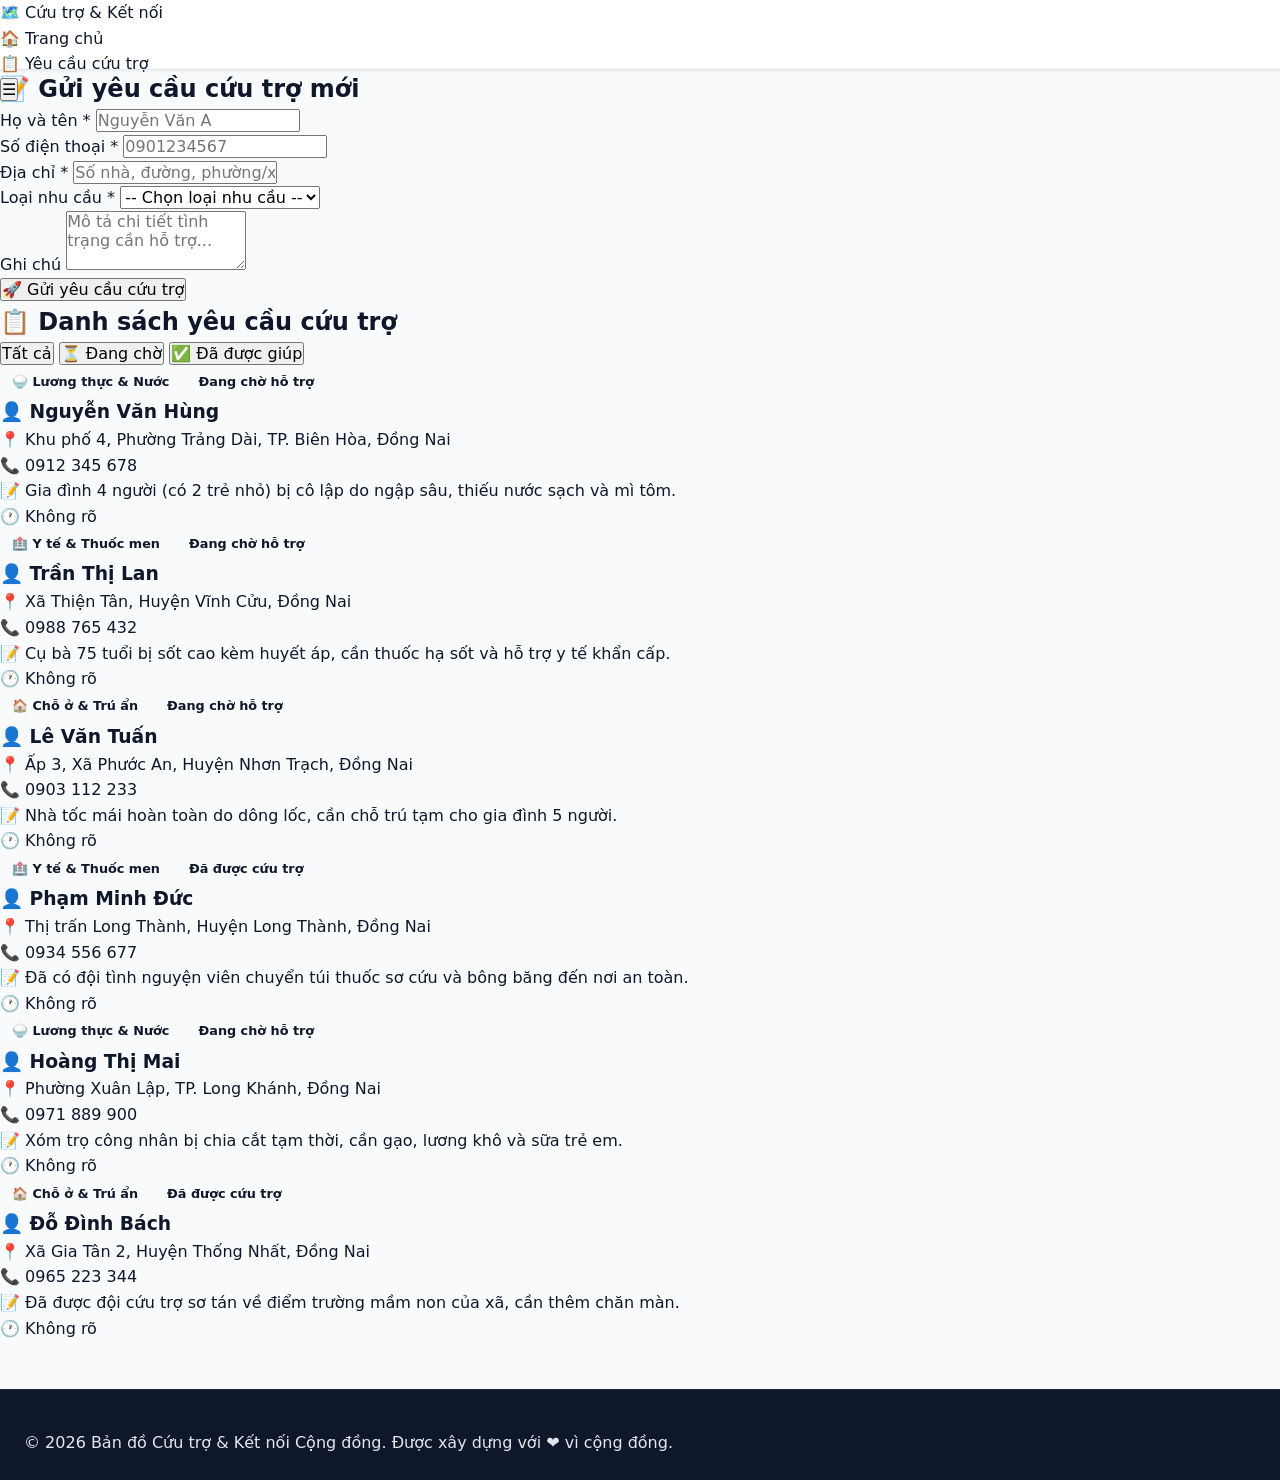
==== requests.html @ 24c085f5 "[Requests] Hoan thien danh sach va form cuu tro" ====
<!DOCTYPE html>
<html lang="vi">
<head>
    <meta charset="UTF-8">
    <meta name="viewport" content="width=device-width, initial-scale=1.0">
    <title>Yêu cầu Cứu trợ - Bản đồ Cứu trợ & Kết nối Cộng đồng</title>
    <link rel="stylesheet" href="css/style.css">
    <link rel="stylesheet" href="css/requests.css">
</head>
<body>

    <!-- ===== NAVBAR (đồng bộ với index.html) ===== -->
    <nav class="navbar">
        <div class="container navbar-content">
            <a href="index.html" class="navbar-brand">
                <span class="brand-icon">🗺️</span>
                <span class="brand-text">Cứu trợ & Kết nối</span>
            </a>
            <ul class="navbar-nav">
                <li><a href="index.html">🏠 Trang chủ</a></li>
                <li><a href="requests.html" class="active">📋 Yêu cầu cứu trợ</a></li>
            </ul>
            <button class="navbar-toggle" id="navbarToggle" aria-label="Mở menu">
                ☰
            </button>
        </div>
    </nav>

    <!-- ===== NỘI DUNG CHÍNH ===== -->
    <main class="container main-content">

        <!-- ===== PHẦN 1: FORM GỬI YÊU CẦU ===== -->
        <section class="section form-section">
            <h2 class="section-title">📝 Gửi yêu cầu cứu trợ mới</h2>
            <form id="requestForm" class="request-form" novalidate>

                <!-- Họ tên -->
                <div class="form-group">
                    <label for="fullName">Họ và tên <span class="required">*</span></label>
                    <input type="text" id="fullName" name="fullName" placeholder="Nguyễn Văn A">
                    <span class="error-message" id="fullNameError"></span>
                </div>

                <!-- Số điện thoại -->
                <div class="form-group">
                    <label for="phone">Số điện thoại <span class="required">*</span></label>
                    <input type="tel" id="phone" name="phone" placeholder="0901234567">
                    <span class="error-message" id="phoneError"></span>
                </div>

                <!-- Địa chỉ -->
                <div class="form-group">
                    <label for="address">Địa chỉ <span class="required">*</span></label>
                    <input type="text" id="address" name="address" placeholder="Số nhà, đường, phường/xã, quận/huyện">
                    <span class="error-message" id="addressError"></span>
                </div>

                <!-- Loại nhu cầu -->
                <div class="form-group">
                    <label for="type">Loại nhu cầu <span class="required">*</span></label>
                    <select id="type" name="type">
                        <option value="">-- Chọn loại nhu cầu --</option>
                        <option value="y-te">🏥 Y tế</option>
                        <option value="thuc-pham">🍚 Thực phẩm</option>
                        <option value="noi-o">🏠 Nơi ở</option>
                    </select>
                    <span class="error-message" id="typeError"></span>
                </div>

                <!-- Ghi chú -->
                <div class="form-group">
                    <label for="note">Ghi chú</label>
                    <textarea id="note" name="note" rows="3" placeholder="Mô tả chi tiết tình trạng cần hỗ trợ..."></textarea>
                    <span class="error-message" id="noteError"></span>
                </div>

                <button type="submit" class="btn btn-primary btn-submit">
                    🚀 Gửi yêu cầu cứu trợ
                </button>
            </form>
        </section>

        <!-- ===== PHẦN 2: DANH SÁCH YÊU CẦU ===== -->
        <section class="section list-section">
            <h2 class="section-title">📋 Danh sách yêu cầu cứu trợ</h2>

            <!-- Bộ lọc trạng thái -->
            <div class="filter-bar">
                <button class="filter-btn active" data-filter="all">Tất cả</button>
                <button class="filter-btn" data-filter="pending">⏳ Đang chờ</button>
                <button class="filter-btn" data-filter="helped">✅ Đã được giúp</button>
            </div>

            <!-- Grid danh sách thẻ -->
            <div class="requests-grid" id="requestsGrid">
                <!-- Các thẻ sẽ được render bởi JS -->
            </div>

            <!-- Thông báo rỗng -->
            <div class="empty-state" id="emptyState" style="display: none;">
                <span class="empty-icon">📭</span>
                <p>Chưa có yêu cầu cứu trợ nào.</p>
            </div>
        </section>

    </main>

    <!-- ===== FOOTER (đồng bộ với index.html) ===== -->
    <footer class="footer">
        <div class="container">
            <p>© 2026 Bản đồ Cứu trợ & Kết nối Cộng đồng. Được xây dựng với ❤️ vì cộng đồng.</p>
        </div>
    </footer>

    <!-- Scripts -->
    <script src="js/data.js"></script>
    <script src="js/requests.js"></script>

</body>
</html>
---- css/style.css ----
/* ==========================================================================
   css/style.css - Design System & Layout Dùng Chung
   Dự án: Bản đồ Cứu trợ & Kết nối Cộng đồng (Community Rescue Map)
   ========================================================================== */

/* 1. KHAI BÁO DESIGN SYSTEM BẰNG BIẾN CSS (:root) */
:root {
    /* 4 màu phân loại nhu cầu & trạng thái bắt buộc */
    --color-medical: #e74c3c;     /* Y tế: Đỏ */
    --color-food: #f39c12;        /* Thực phẩm: Cam vàng */
    --color-shelter: #3498db;     /* Chỗ ở: Xanh dương */
    --color-done: #10b981;        /* Đã hỗ trợ: Xanh lá */
    --color-pending: #ef4444;     /* Đang chờ hỗ trợ: Đỏ cảnh báo */

    /* Màu chủ đạo thương hiệu & hệ thống */
    --color-primary: #1e3a8a;       /* Xanh Navy chuyên nghiệp */
    --color-primary-hover: #1d4ed8;
    --color-secondary: #0ea5e9;

    /* Màu nền & Bề mặt (Surface) */
    --bg-body: #f8fafc;
    --bg-card: #ffffff;
    --bg-card-alt: #f1f5f9;
    --border-color: #e2e8f0;

    /* Màu chữ (Typography) */
    --text-primary: #0f172a;
    --text-secondary: #475569;
    --text-muted: #94a3b8;
    --text-white: #ffffff;

    /* Kích thước & Bo góc */
    --font-base: system-ui, -apple-system, "Segoe UI", Roboto, Helvetica, Arial, sans-serif;
    --container-max-width: 1200px;
    --nav-height: 70px;
    --radius-sm: 6px;
    --radius-md: 10px;
    --radius-lg: 16px;
    --radius-full: 9999px;

    /* Đổ bóng */
    --shadow-sm: 0 1px 3px rgba(0, 0, 0, 0.08);
    --shadow-md: 0 4px 6px -1px rgba(0, 0, 0, 0.08);
    --shadow-lg: 0 10px 25px -3px rgba(0, 0, 0, 0.1);

    /* Chuyển động */
    --transition-fast: 0.2s ease;
}

/* 2. CSS RESET HIỆN ĐẠI */
*, *::before, *::after {
    box-sizing: border-box;
    margin: 0;
    padding: 0;
}

html {
    font-size: 16px;
    scroll-behavior: smooth;
}

body {
    font-family: var(--font-base);
    background-color: var(--bg-body);
    color: var(--text-primary);
    line-height: 1.6;
    display: flex;
    flex-direction: column;
    min-height: 100vh;
    -webkit-font-smoothing: antialiased;
}

a {
    color: inherit;
    text-decoration: none;
    transition: all var(--transition-fast);
}

ul, ol {
    list-style: none;
}

img {
    max-width: 100%;
    display: block;
}

button, input, select, textarea {
    font-family: inherit;
    font-size: inherit;
}

/* 3. THANH ĐIỀU HƯỚNG (NAVBAR) BẰNG FLEXBOX */
.navbar {
    background-color: var(--bg-card);
    border-bottom: 1px solid var(--border-color);
    box-shadow: var(--shadow-sm);
    position: sticky;
    top: 0;
    z-index: 1000;
    height: var(--nav-height);
}

.nav-container {
    max-width: var(--container-max-width);
    margin: 0 auto;
    padding: 0 1.5rem;
    height: 100%;
    display: flex;
    align-items: center;
    justify-content: space-between;
    gap: 1rem;
}

.nav-logo {
    display: flex;
    align-items: center;
    gap: 0.6rem;
    font-size: 1.25rem;
    font-weight: 800;
    color: var(--color-primary);
}

.nav-logo .logo-icon {
    font-size: 1.6rem;
}

.nav-logo span {
    background: linear-gradient(135deg, var(--color-primary), var(--color-secondary));
    -webkit-background-clip: text;
    -webkit-text-fill-color: transparent;
}

.nav-menu {
    display: flex;
    align-items: center;
    gap: 0.5rem;
}

.nav-link {
    display: flex;
    align-items: center;
    gap: 0.4rem;
    padding: 0.6rem 1rem;
    border-radius: var(--radius-md);
    color: var(--text-secondary);
    font-weight: 500;
    font-size: 0.95rem;
    transition: all var(--transition-fast);
}

.nav-link:hover {
    color: var(--color-primary);
    background-color: var(--bg-card-alt);
}

.nav-link.active {
    color: var(--color-primary);
    background-color: #eff6ff;
    font-weight: 700;
}

/* Nút bấm khẩn cấp nổi bật trên Navbar */
.btn-nav-emergency {
    background-color: var(--color-medical);
    color: var(--text-white) !important;
    font-weight: 600;
    box-shadow: 0 2px 4px rgba(231, 76, 60, 0.25);
}

.btn-nav-emergency:hover {
    background-color: #c0392b !important;
    transform: translateY(-1px);
}

/* 4. KHUNG MAIN (STICKY FOOTER PATTERN) */
.main-wrapper {
    flex: 1 0 auto;
    width: 100%;
    max-width: var(--container-max-width);
    margin: 0 auto;
    padding: 2rem 1.5rem;
}

.page-header {
    margin-bottom: 2rem;
    text-align: center;
}

.page-title {
    font-size: 2rem;
    font-weight: 800;
    color: var(--text-primary);
    margin-bottom: 0.5rem;
}

.page-subtitle {
    color: var(--text-secondary);
    font-size: 1.05rem;
    max-width: 680px;
    margin: 0 auto;
}

/* 5. FOOTER DÙNG CHUNG */
.footer {
    flex-shrink: 0;
    background-color: #0f172a;
    color: #e2e8f0;
    padding: 2.5rem 1.5rem 1.5rem;
    border-top: 1px solid #1e293b;
    margin-top: 3rem;
}

.footer-container {
    max-width: var(--container-max-width);
    margin: 0 auto;
    display: flex;
    flex-direction: column;
    gap: 1.5rem;
}

.footer-top {
    display: flex;
    justify-content: space-between;
    align-items: flex-start;
    flex-wrap: wrap;
    gap: 2rem;
}

.footer-brand h4 {
    font-size: 1.2rem;
    color: #ffffff;
    margin-bottom: 0.5rem;
}

.footer-brand p {
    color: var(--text-muted);
    font-size: 0.9rem;
    max-width: 440px;
}

.footer-hotline {
    background-color: #1e293b;
    padding: 1rem 1.5rem;
    border-radius: var(--radius-md);
    border-left: 4px solid var(--color-medical);
}

.footer-hotline span {
    display: block;
    font-size: 0.8rem;
    text-transform: uppercase;
    color: var(--text-muted);
}

.footer-hotline strong {
    font-size: 1.4rem;
    color: #ff6b6b;
}

.footer-bottom {
    border-top: 1px solid #1e293b;
    padding-top: 1.25rem;
    text-align: center;
    font-size: 0.85rem;
    color: var(--text-muted);
}

/* 6. CÁC BADGE PHÂN LOẠI & TRẠNG THÁI */
.badge {
    display: inline-flex;
    align-items: center;
    gap: 0.35rem;
    padding: 0.3rem 0.75rem;
    border-radius: var(--radius-full);
    font-size: 0.8rem;
    font-weight: 600;
}

.badge-medical {
    background-color: rgba(231, 76, 60, 0.12);
    color: var(--color-medical);
    border: 1px solid rgba(231, 76, 60, 0.3);
}

.badge-food {
    background-color: rgba(243, 156, 18, 0.12);
    color: #d97706;
    border: 1px solid rgba(243, 156, 18, 0.3);
}

.badge-shelter {
    background-color: rgba(52, 152, 219, 0.12);
    color: var(--color-shelter);
    border: 1px solid rgba(52, 152, 219, 0.3);
}

.badge-done {
    background-color: rgba(16, 185, 129, 0.12);
    color: var(--color-done);
    border: 1px solid rgba(16, 185, 129, 0.3);
}

.badge-pending {
    background-color: rgba(239, 68, 68, 0.12);
    color: var(--color-pending);
    border: 1px solid rgba(239, 68, 68, 0.3);
}

/* 7. RESPONSIVE TRÊN ĐIỆN THOẠI (< 600px) */
@media (max-width: 600px) {
    :root {
        --nav-height: auto;
    }

    .nav-container {
        flex-direction: column;
        padding: 0.75rem 1rem;
        gap: 0.75rem;
    }

    .nav-menu {
        width: 100%;
        display: flex;
        justify-content: space-around;
        flex-wrap: wrap;
        gap: 0.35rem;
    }

    .nav-link {
        padding: 0.5rem 0.65rem;
        font-size: 0.85rem;
        border-radius: var(--radius-sm);
    }

    .main-wrapper {
        padding: 1.25rem 1rem;
    }

    .page-title {
        font-size: 1.5rem;
    }

    .page-subtitle {
        font-size: 0.95rem;
    }

    .footer-top {
        flex-direction: column;
        align-items: stretch;
    }

    .footer-hotline {
        text-align: center;
    }
}
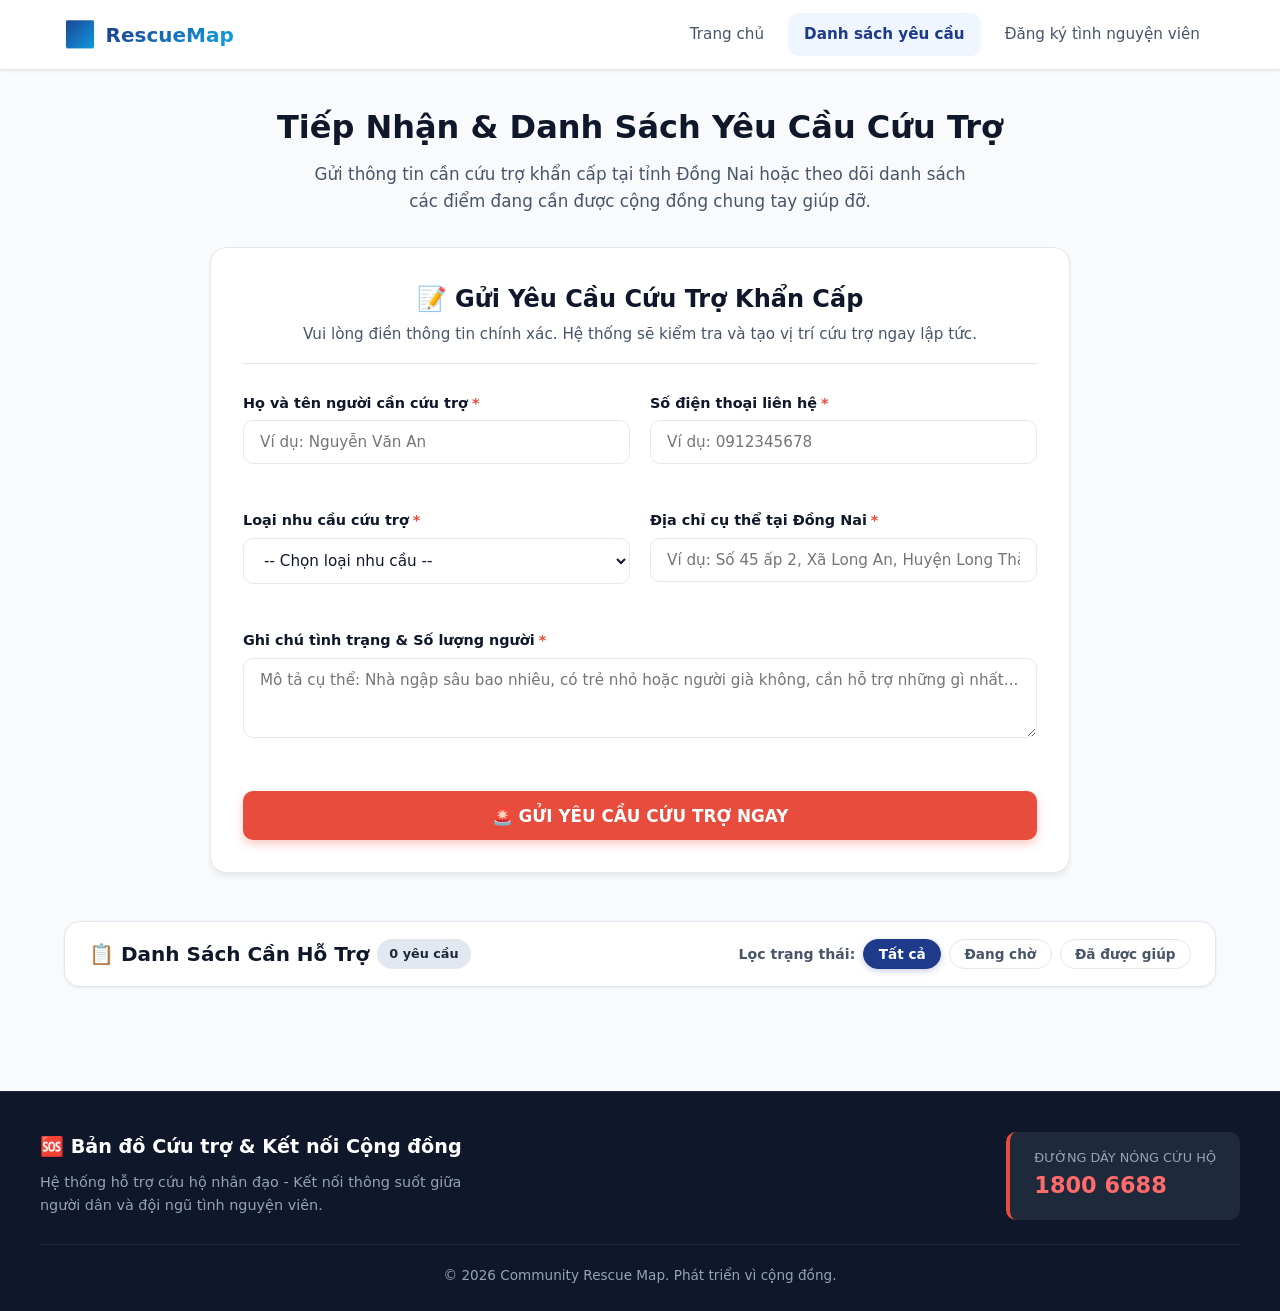
==== commit 4a406918: "[Requests] Hoan thien danh sach va form cuu tro" ====
--- a/requests.html
+++ b/requests.html
@@ -3,118 +3,557 @@
 <head>
     <meta charset="UTF-8">
     <meta name="viewport" content="width=device-width, initial-scale=1.0">
-    <title>Yêu cầu Cứu trợ - Bản đồ Cứu trợ & Kết nối Cộng đồng</title>
+    <title>Danh Sách & Gửi Yêu Cầu Cứu Trợ - Community Rescue Map</title>
+    <!-- CSS dùng chung của hệ thống -->
     <link rel="stylesheet" href="css/style.css">
-    <link rel="stylesheet" href="css/requests.css">
+
+    <!-- Đoạn CSS bổ sung chuyên biệt cho Form Tiếp Nhận và CSS Grid 3 Cột / 1 Cột -->
+    <style>
+        .requests-page-layout {
+            display: flex;
+            flex-direction: column;
+            gap: 3rem;
+        }
+
+        /* ------------------ PHẦN 1: FORM TIẾP NHẬN ------------------ */
+        .form-section-wrapper {
+            background-color: var(--bg-card);
+            border: 1px solid var(--border-color);
+            border-radius: var(--radius-lg);
+            padding: 2rem;
+            box-shadow: var(--shadow-md);
+            max-width: 860px;
+            margin: 0 auto;
+            width: 100%;
+        }
+
+        .section-header-box {
+            margin-bottom: 1.75rem;
+            text-align: center;
+            border-bottom: 1px solid var(--border-color);
+            padding-bottom: 1rem;
+        }
+
+        .section-header-box h2 {
+            font-size: 1.5rem;
+            font-weight: 800;
+            color: var(--text-primary);
+            display: flex;
+            align-items: center;
+            justify-content: center;
+            gap: 0.5rem;
+        }
+
+        .section-header-box p {
+            font-size: 0.95rem;
+            color: var(--text-secondary);
+            margin-top: 0.25rem;
+        }
+
+        .request-form-grid {
+            display: grid;
+            grid-template-columns: 1fr 1fr;
+            gap: 1.25rem;
+        }
+
+        .form-field-group {
+            display: flex;
+            flex-direction: column;
+            gap: 0.35rem;
+            position: relative;
+        }
+
+        .form-field-group.full-span {
+            grid-column: 1 / -1;
+        }
+
+        .form-label {
+            font-size: 0.9rem;
+            font-weight: 700;
+            color: var(--text-primary);
+            display: flex;
+            align-items: center;
+            gap: 0.25rem;
+        }
+
+        .form-label .required-mark {
+            color: var(--color-medical);
+        }
+
+        .form-control-input,
+        .form-control-select,
+        .form-control-textarea {
+            width: 100%;
+            padding: 0.75rem 1rem;
+            border: 1.5px solid var(--border-color);
+            border-radius: var(--radius-md);
+            background-color: #ffffff;
+            font-size: 0.95rem;
+            color: var(--text-primary);
+            outline: none;
+            transition: all var(--transition-fast);
+        }
+
+        .form-control-input:focus,
+        .form-control-select:focus,
+        .form-control-textarea:focus {
+            border-color: var(--color-primary-light);
+            box-shadow: 0 0 0 3px rgba(59, 130, 246, 0.15);
+        }
+
+        /* Khi có lỗi validation: Viền đỏ và nền hồng nhạt */
+        .form-control-input.has-error,
+        .form-control-select.has-error,
+        .form-control-textarea.has-error {
+            border-color: var(--color-medical) !important;
+            background-color: #fff5f5;
+        }
+
+        /* Dòng thông báo lỗi màu đỏ trực tiếp dưới ô nhập (Không dùng alert) */
+        .field-error-message {
+            color: var(--color-medical);
+            font-size: 0.8rem;
+            font-weight: 600;
+            min-height: 1.1rem;
+            display: flex;
+            align-items: center;
+            gap: 0.25rem;
+            margin-top: 2px;
+        }
+
+        .btn-submit-rescue {
+            background-color: var(--color-medical);
+            color: #ffffff;
+            font-weight: 700;
+            font-size: 1.05rem;
+            padding: 0.9rem 1.5rem;
+            border-radius: var(--radius-md);
+            border: none;
+            cursor: pointer;
+            width: 100%;
+            box-shadow: 0 4px 10px rgba(231, 76, 60, 0.3);
+            display: flex;
+            align-items: center;
+            justify-content: center;
+            gap: 0.5rem;
+            transition: all var(--transition-fast);
+        }
+
+        .btn-submit-rescue:hover {
+            background-color: #c0392b;
+            transform: translateY(-1px);
+            box-shadow: 0 6px 14px rgba(231, 76, 60, 0.4);
+        }
+
+        .form-success-banner {
+            background-color: #ecfdf5;
+            border: 1.5px solid #6ee7b7;
+            color: #065f46;
+            padding: 1rem 1.25rem;
+            border-radius: var(--radius-md);
+            margin-bottom: 1.5rem;
+            display: none;
+            align-items: center;
+            justify-content: space-between;
+            gap: 1rem;
+            animation: fadeIn 0.3s ease;
+        }
+
+        /* ------------------ PHẦN 2: DANH SÁCH YÊU CẦU ------------------ */
+        .requests-list-section {
+            display: flex;
+            flex-direction: column;
+            gap: 1.5rem;
+        }
+
+        .list-header-bar {
+            display: flex;
+            justify-content: space-between;
+            align-items: center;
+            flex-wrap: wrap;
+            gap: 1rem;
+            background-color: var(--bg-card);
+            border: 1px solid var(--border-color);
+            border-radius: var(--radius-lg);
+            padding: 1rem 1.5rem;
+            box-shadow: var(--shadow-sm);
+        }
+
+        .list-header-title {
+            font-size: 1.25rem;
+            font-weight: 800;
+            color: var(--text-primary);
+            display: flex;
+            align-items: center;
+            gap: 0.5rem;
+        }
+
+        .list-filter-group {
+            display: flex;
+            align-items: center;
+            gap: 0.5rem;
+            flex-wrap: wrap;
+        }
+
+        .filter-label-txt {
+            font-size: 0.88rem;
+            font-weight: 700;
+            color: var(--text-secondary);
+        }
+
+        .filter-pill-btn {
+            background: #ffffff;
+            border: 1.5px solid var(--border-color);
+            padding: 0.4rem 0.9rem;
+            border-radius: var(--radius-full);
+            font-size: 0.85rem;
+            font-weight: 600;
+            color: var(--text-secondary);
+            cursor: pointer;
+            transition: all var(--transition-fast);
+        }
+
+        .filter-pill-btn:hover {
+            border-color: var(--color-primary-light);
+            color: var(--color-primary);
+        }
+
+        .filter-pill-btn.active {
+            background-color: var(--color-primary);
+            color: #ffffff;
+            border-color: var(--color-primary);
+            box-shadow: 0 2px 6px rgba(30, 58, 138, 0.25);
+        }
+
+        /* [YÊU CẦU]: CSS GRID HIỂN THỊ 3 CỘT TRÊN MÁY TÍNH VÀ 1 CỘT TRÊN ĐIỆN THOẠI (<768px) */
+        .requests-cards-grid {
+            display: grid;
+            grid-template-columns: repeat(3, 1fr); /* 3 cột trên máy tính */
+            gap: 1.5rem;
+        }
+
+        .rescue-request-card {
+            background-color: var(--bg-card);
+            border: 1px solid var(--border-color);
+            border-radius: var(--radius-lg);
+            padding: 1.25rem;
+            box-shadow: var(--shadow-sm);
+            display: flex;
+            flex-direction: column;
+            justify-content: space-between;
+            transition: transform var(--transition-fast), box-shadow var(--transition-fast);
+            border-top: 4px solid var(--border-color);
+            position: relative;
+        }
+
+        .rescue-request-card:hover {
+            transform: translateY(-3px);
+            box-shadow: var(--shadow-md);
+        }
+
+        /* Nhãn màu viền nhận diện theo loại nhu cầu */
+        .rescue-request-card.border-medical { border-top-color: var(--color-medical); }
+        .rescue-request-card.border-food { border-top-color: var(--color-food); }
+        .rescue-request-card.border-shelter { border-top-color: var(--color-shelter); }
+
+        .card-top-header {
+            display: flex;
+            justify-content: space-between;
+            align-items: flex-start;
+            margin-bottom: 0.75rem;
+            gap: 0.5rem;
+        }
+
+        .card-req-id {
+            font-size: 0.75rem;
+            font-weight: 800;
+            color: var(--text-muted);
+            letter-spacing: 0.5px;
+        }
+
+        .card-badges-wrapper {
+            display: flex;
+            flex-wrap: wrap;
+            gap: 0.35rem;
+            justify-content: flex-end;
+        }
+
+        .card-person-name {
+            font-size: 1.15rem;
+            font-weight: 800;
+            color: var(--text-primary);
+            margin-bottom: 0.4rem;
+        }
+
+        .card-address-line {
+            font-size: 0.88rem;
+            color: var(--text-secondary);
+            display: flex;
+            align-items: flex-start;
+            gap: 0.35rem;
+            margin-bottom: 0.75rem;
+            line-height: 1.4;
+        }
+
+        .card-note-box {
+            background-color: var(--bg-card-alt);
+            border-left: 3px solid #cbd5e1;
+            padding: 0.6rem 0.75rem;
+            border-radius: var(--radius-sm);
+            font-size: 0.85rem;
+            color: var(--text-secondary);
+            font-style: italic;
+            margin-bottom: 1.25rem;
+            line-height: 1.45;
+        }
+
+        .card-footer-box {
+            display: flex;
+            align-items: center;
+            justify-content: space-between;
+            padding-top: 0.85rem;
+            border-top: 1px solid var(--border-color);
+            gap: 0.5rem;
+        }
+
+        /* Số điện thoại bấm gọi được (<a href="tel:...">) */
+        .card-phone-btn {
+            display: inline-flex;
+            align-items: center;
+            gap: 0.4rem;
+            padding: 0.45rem 0.85rem;
+            background-color: #eff6ff;
+            color: var(--color-primary);
+            border: 1px solid #bfdbfe;
+            border-radius: var(--radius-md);
+            font-weight: 700;
+            font-size: 0.88rem;
+            transition: all var(--transition-fast);
+        }
+
+        .card-phone-btn:hover {
+            background-color: var(--color-primary);
+            color: #ffffff;
+            border-color: var(--color-primary);
+        }
+
+        .card-coords-tag {
+            font-size: 0.75rem;
+            color: var(--text-muted);
+            font-weight: 600;
+        }
+
+        .empty-requests-notice {
+            grid-column: 1 / -1;
+            text-align: center;
+            padding: 3.5rem 1rem;
+            background-color: var(--bg-card);
+            border: 2px dashed var(--border-color);
+            border-radius: var(--radius-lg);
+            color: var(--text-muted);
+        }
+
+        .empty-requests-notice span {
+            font-size: 3rem;
+            display: block;
+            margin-bottom: 0.5rem;
+        }
+
+        /* [YÊU CẦU]: RESPONSIVE < 768px TỰ ĐỘNG CHUYỂN VỀ 1 CỘT TRÊN ĐIỆN THOẠI */
+        @media (max-width: 768px) {
+            .requests-cards-grid {
+                grid-template-columns: 1fr; /* 1 cột trên điện thoại <768px */
+            }
+
+            .request-form-grid {
+                grid-template-columns: 1fr;
+            }
+
+            .form-section-wrapper {
+                padding: 1.25rem;
+            }
+
+            .list-header-bar {
+                flex-direction: column;
+                align-items: flex-start;
+                padding: 1rem;
+            }
+
+            .list-filter-group {
+                width: 100%;
+                justify-content: space-between;
+            }
+
+            .filter-pill-btn {
+                flex: 1;
+                text-align: center;
+                padding: 0.4rem 0.5rem;
+                font-size: 0.8rem;
+            }
+        }
+    </style>
 </head>
 <body>
 
-    <!-- ===== NAVBAR (đồng bộ với index.html) ===== -->
-    <nav class="navbar">
-        <div class="container navbar-content">
-            <a href="index.html" class="navbar-brand">
-                <span class="brand-icon">🗺️</span>
-                <span class="brand-text">Cứu trợ & Kết nối</span>
+    <!-- 1. THANH ĐIỀU HƯỚNG (NAVBAR ĐỒNG BỘ VỚI INDEX.HTML) -->
+    <header class="navbar">
+        <div class="nav-container">
+            <a href="index.html" class="nav-logo">
+                <span class="logo-icon">🆘</span>
+                <span>RescueMap</span>
             </a>
-            <ul class="navbar-nav">
-                <li><a href="index.html">🏠 Trang chủ</a></li>
-                <li><a href="requests.html" class="active">📋 Yêu cầu cứu trợ</a></li>
-            </ul>
-            <button class="navbar-toggle" id="navbarToggle" aria-label="Mở menu">
-                ☰
-            </button>
+            <nav class="nav-menu" aria-label="Điều hướng chính">
+                <a href="index.html" class="nav-link">Trang chủ</a>
+                <a href="requests.html" class="nav-link active">Danh sách yêu cầu</a>
+                <a href="volunteer.html" class="nav-link">Đăng ký tình nguyện viên</a>
+            </nav>
         </div>
-    </nav>
-
-    <!-- ===== NỘI DUNG CHÍNH ===== -->
-    <main class="container main-content">
-
-        <!-- ===== PHẦN 1: FORM GỬI YÊU CẦU ===== -->
-        <section class="section form-section">
-            <h2 class="section-title">📝 Gửi yêu cầu cứu trợ mới</h2>
-            <form id="requestForm" class="request-form" novalidate>
-
-                <!-- Họ tên -->
-                <div class="form-group">
-                    <label for="fullName">Họ và tên <span class="required">*</span></label>
-                    <input type="text" id="fullName" name="fullName" placeholder="Nguyễn Văn A">
-                    <span class="error-message" id="fullNameError"></span>
+    </header>
+
+    <!-- 2. KHUNG NỘI DUNG CHÍNH (MAIN WRAPPER) -->
+    <main class="main-wrapper">
+        <header class="page-header">
+            <h1 class="page-title">Tiếp Nhận & Danh Sách Yêu Cầu Cứu Trợ</h1>
+            <p class="page-subtitle">Gửi thông tin cần cứu trợ khẩn cấp tại tỉnh Đồng Nai hoặc theo dõi danh sách các điểm đang cần được cộng đồng chung tay giúp đỡ.</p>
+        </header>
+
+        <div class="requests-page-layout">
+            
+            <!-- ================= PHẦN 1: FORM GỬI YÊU CẦU CỨU TRỢ MỚI ================= -->
+            <section class="form-section-wrapper" aria-label="Form gửi yêu cầu cứu trợ">
+                <div class="section-header-box">
+                    <h2>📝 Gửi Yêu Cầu Cứu Trợ Khẩn Cấp</h2>
+                    <p>Vui lòng điền thông tin chính xác. Hệ thống sẽ kiểm tra và tạo vị trí cứu trợ ngay lập tức.</p>
                 </div>
 
-                <!-- Số điện thoại -->
-                <div class="form-group">
-                    <label for="phone">Số điện thoại <span class="required">*</span></label>
-                    <input type="tel" id="phone" name="phone" placeholder="0901234567">
-                    <span class="error-message" id="phoneError"></span>
+                <!-- Thông báo thành công khi gửi xong (Ban đầu ẩn) -->
+                <div class="form-success-banner" id="formSuccessBanner">
+                    <div style="display: flex; align-items: center; gap: 0.5rem;">
+                        <span style="font-size: 1.4rem;">✅</span>
+                        <div>
+                            <strong>Đã gửi yêu cầu cứu trợ thành công!</strong>
+                            <p style="font-size: 0.85rem; margin-top: 2px;" id="successMsgDetail">Hệ thống đã tự động định vị và thêm vào danh sách cứu trợ.</p>
+                        </div>
+                    </div>
+                    <button type="button" class="btn btn-outline btn-sm" id="closeSuccessBanner" style="color: #065f46; border-color: #6ee7b7;">✕</button>
                 </div>
 
-                <!-- Địa chỉ -->
-                <div class="form-group">
-                    <label for="address">Địa chỉ <span class="required">*</span></label>
-                    <input type="text" id="address" name="address" placeholder="Số nhà, đường, phường/xã, quận/huyện">
-                    <span class="error-message" id="addressError"></span>
+                <!-- Form tiếp nhận dữ liệu -->
+                <form id="newRescueForm" novalidate>
+                    <div class="request-form-grid">
+                        
+                        <!-- Họ tên -->
+                        <div class="form-field-group">
+                            <label class="form-label" for="reqName">
+                                Họ và tên người cần cứu trợ <span class="required-mark">*</span>
+                            </label>
+                            <input type="text" id="reqName" class="form-control-input" placeholder="Ví dụ: Nguyễn Văn An" autocomplete="name">
+                            <small class="field-error-message" id="nameError"></small>
+                        </div>
+
+                        <!-- Số điện thoại (Bắt buộc 10 chữ số bắt đầu bằng 0) -->
+                        <div class="form-field-group">
+                            <label class="form-label" for="reqPhone">
+                                Số điện thoại liên hệ <span class="required-mark">*</span>
+                            </label>
+                            <input type="tel" id="reqPhone" class="form-control-input" placeholder="Ví dụ: 0912345678" maxlength="10" autocomplete="tel">
+                            <small class="field-error-message" id="phoneError"></small>
+                        </div>
+
+                        <!-- Loại nhu cầu (y-te, thuc-pham, noi-o) -->
+                        <div class="form-field-group">
+                            <label class="form-label" for="reqType">
+                                Loại nhu cầu cứu trợ <span class="required-mark">*</span>
+                            </label>
+                            <select id="reqType" class="form-control-select">
+                                <option value="">-- Chọn loại nhu cầu --</option>
+                                <option value="thuc-pham">🍞 Thực phẩm & Lương thực</option>
+                                <option value="y-te">🩺 Y tế & Thuốc men khẩn cấp</option>
+                                <option value="noi-o">🏠 Chỗ ở & Trú ẩn an toàn</option>
+                            </select>
+                            <small class="field-error-message" id="typeError"></small>
+                        </div>
+
+                        <!-- Địa chỉ chi tiết -->
+                        <div class="form-field-group">
+                            <label class="form-label" for="reqAddress">
+                                Địa chỉ cụ thể tại Đồng Nai <span class="required-mark">*</span>
+                            </label>
+                            <input type="text" id="reqAddress" class="form-control-input" placeholder="Ví dụ: Số 45 ấp 2, Xã Long An, Huyện Long Thành">
+                            <small class="field-error-message" id="addressError"></small>
+                        </div>
+
+                        <!-- Ghi chú tình trạng cụ thể -->
+                        <div class="form-field-group full-span">
+                            <label class="form-label" for="reqNote">
+                                Ghi chú tình trạng & Số lượng người <span class="required-mark">*</span>
+                            </label>
+                            <textarea id="reqNote" class="form-control-textarea" rows="3" placeholder="Mô tả cụ thể: Nhà ngập sâu bao nhiêu, có trẻ nhỏ hoặc người già không, cần hỗ trợ những gì nhất..."></textarea>
+                            <small class="field-error-message" id="noteError"></small>
+                        </div>
+
+                        <!-- Nút gửi Form -->
+                        <div class="form-field-group full-span" style="margin-top: 0.5rem;">
+                            <button type="submit" class="btn-submit-rescue" id="btnSubmit">
+                                🚨 GỬI YÊU CẦU CỨU TRỢ NGAY
+                            </button>
+                        </div>
+
+                    </div>
+                </form>
+            </section>
+
+            <!-- ================= PHẦN 2: DANH SÁCH YÊU CẦU CỨU TRỢ ================= -->
+            <section class="requests-list-section" aria-label="Danh sách yêu cầu cứu trợ">
+                
+                <!-- Thanh công cụ lọc trạng thái và hiển thị số lượng -->
+                <div class="list-header-bar">
+                    <div class="list-header-title">
+                        <span>📋 Danh Sách Cần Hỗ Trợ</span>
+                        <span class="badge badge-default" id="displayCountBadge" style="font-size: 0.8rem; background: #e2e8f0; color: #1e293b;">0 yêu cầu</span>
+                    </div>
+
+                    <!-- Bộ lọc trạng thái: Tất cả / Đang chờ / Đã được giúp (dùng .filter()) -->
+                    <div class="list-filter-group">
+                        <span class="filter-label-txt">Lọc trạng thái:</span>
+                        <button class="filter-pill-btn active" data-filter="all">Tất cả</button>
+                        <button class="filter-pill-btn" data-filter="dang-cho">Đang chờ</button>
+                        <button class="filter-pill-btn" data-filter="da-giup">Đã được giúp</button>
+                    </div>
                 </div>
 
-                <!-- Loại nhu cầu -->
-                <div class="form-group">
-                    <label for="type">Loại nhu cầu <span class="required">*</span></label>
-                    <select id="type" name="type">
-                        <option value="">-- Chọn loại nhu cầu --</option>
-                        <option value="y-te">🏥 Y tế</option>
-                        <option value="thuc-pham">🍚 Thực phẩm</option>
-                        <option value="noi-o">🏠 Nơi ở</option>
-                    </select>
-                    <span class="error-message" id="typeError"></span>
+                <!-- [YÊU CẦU]: Khung hiển thị CSS Grid (3 cột PC, 1 cột Mobile <768px), đổ dữ liệu bằng .map() -->
+                <div class="requests-cards-grid" id="requestsCardsContainer">
+                    <!-- Các Card sẽ được JavaScript .map() tạo tự động tại đây -->
                 </div>
 
-                <!-- Ghi chú -->
-                <div class="form-group">
-                    <label for="note">Ghi chú</label>
-                    <textarea id="note" name="note" rows="3" placeholder="Mô tả chi tiết tình trạng cần hỗ trợ..."></textarea>
-                    <span class="error-message" id="noteError"></span>
+            </section>
+
+        </div>
+    </main>
+
+    <!-- 3. FOOTER (ĐỒNG BỘ VỚI INDEX.HTML) -->
+    <footer class="footer">
+        <div class="footer-container">
+            <div class="footer-top">
+                <div class="footer-brand">
+                    <h4>🆘 Bản đồ Cứu trợ & Kết nối Cộng đồng</h4>
+                    <p>Hệ thống hỗ trợ cứu hộ nhân đạo - Kết nối thông suốt giữa người dân và đội ngũ tình nguyện viên.</p>
                 </div>
-
-                <button type="submit" class="btn btn-primary btn-submit">
-                    🚀 Gửi yêu cầu cứu trợ
-                </button>
-            </form>
-        </section>
-
-        <!-- ===== PHẦN 2: DANH SÁCH YÊU CẦU ===== -->
-        <section class="section list-section">
-            <h2 class="section-title">📋 Danh sách yêu cầu cứu trợ</h2>
-
-            <!-- Bộ lọc trạng thái -->
-            <div class="filter-bar">
-                <button class="filter-btn active" data-filter="all">Tất cả</button>
-                <button class="filter-btn" data-filter="pending">⏳ Đang chờ</button>
-                <button class="filter-btn" data-filter="helped">✅ Đã được giúp</button>
+                <div class="footer-hotline">
+                    <span>Đường dây nóng cứu hộ</span>
+                    <strong>1800 6688</strong>
+                </div>
             </div>
-
-            <!-- Grid danh sách thẻ -->
-            <div class="requests-grid" id="requestsGrid">
-                <!-- Các thẻ sẽ được render bởi JS -->
+            <div class="footer-bottom">
+                <p>&copy; 2026 Community Rescue Map. Phát triển vì cộng đồng.</p>
             </div>
-
-            <!-- Thông báo rỗng -->
-            <div class="empty-state" id="emptyState" style="display: none;">
-                <span class="empty-icon">📭</span>
-                <p>Chưa có yêu cầu cứu trợ nào.</p>
-            </div>
-        </section>
-
-    </main>
-
-    <!-- ===== FOOTER (đồng bộ với index.html) ===== -->
-    <footer class="footer">
-        <div class="container">
-            <p>© 2026 Bản đồ Cứu trợ & Kết nối Cộng đồng. Được xây dựng với ❤️ vì cộng đồng.</p>
         </div>
     </footer>
 
-    <!-- Scripts -->
+    <!-- Nhúng js/data.js (chứa getRequests(), saveRequests(), getTypeLabel(), getStatusLabel()) -->
     <script src="js/data.js"></script>
+    <!-- Nhúng js/requests.js xử lý Validation và Render Cards -->
     <script src="js/requests.js"></script>
-
 </body>
 </html>
